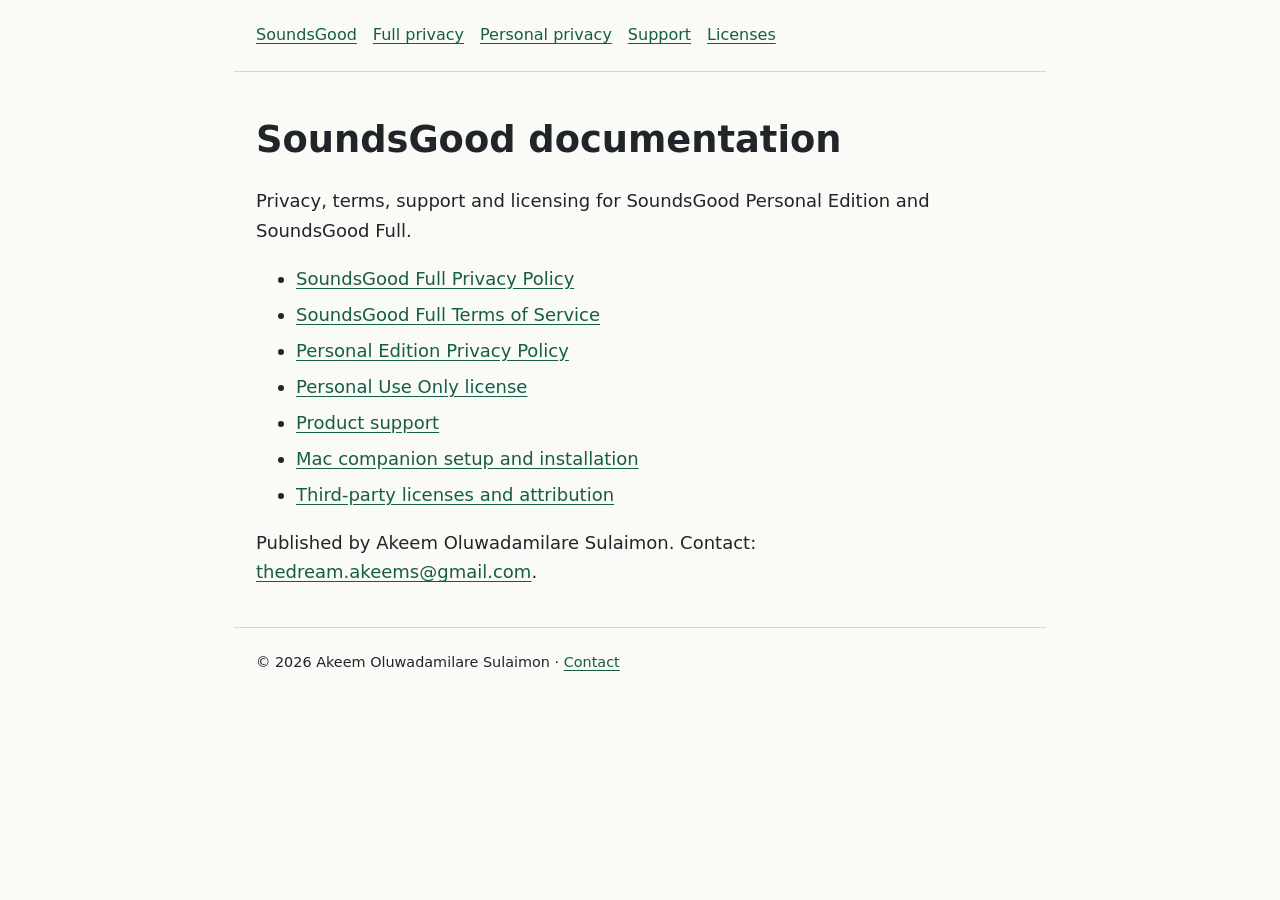
==== docs/index.html @ afcb6bbf "Prepare Personal source license and public documentation" ====
<!doctype html>
<html lang="en"><head><meta charset="utf-8"><meta name="viewport" content="width=device-width, initial-scale=1"><title>SoundsGood documentation</title><link rel="stylesheet" href="style.css"></head><body><header><nav aria-label="Documentation"><a href="index.html">SoundsGood</a><a href="full-privacy.html">Full privacy</a><a href="personal-privacy.html">Personal privacy</a><a href="support.html">Support</a><a href="third-party.html">Licenses</a></nav></header><main><h1>SoundsGood documentation</h1><p>Privacy, terms, support and licensing for SoundsGood Personal Edition and SoundsGood Full.</p>
<ul><li><a href="full-privacy.html">SoundsGood Full Privacy Policy</a></li>
<li><a href="full-terms.html">SoundsGood Full Terms of Service</a></li>
<li><a href="personal-privacy.html">Personal Edition Privacy Policy</a></li>
<li><a href="personal-license.html">Personal Use Only license</a></li>
<li><a href="support.html">Product support</a></li>
<li><a href="mac-companion.html">Mac companion setup and installation</a></li>
<li><a href="third-party.html">Third-party licenses and attribution</a></li></ul>
<p>Published by Akeem Oluwadamilare Sulaimon. Contact:
<a href="mailto:thedream.akeems@gmail.com">thedream.akeems@gmail.com</a>.</p></main><footer>© 2026 Akeem Oluwadamilare Sulaimon · <a href="mailto:thedream.akeems@gmail.com">Contact</a></footer></body></html>
---- docs/style.css ----
body{font:18px/1.65 system-ui,sans-serif;color:#20252a;background:#fafaf7;margin:0}
header,main,footer{max-width:48rem;margin:auto;padding:1.4rem}header{border-bottom:1px solid #d2d7d1}
nav{display:flex;flex-wrap:wrap;gap:.5rem 1rem;font-size:1rem}a{color:#165d46;text-underline-offset:.18em}
h1{font-size:2.3rem;line-height:1.15}h2{font-size:1.4rem;margin-top:2rem}footer{border-top:1px solid #d2d7d1;font-size:.9rem}
pre{white-space:pre-wrap;overflow-wrap:anywhere;font-size:.9rem}li{margin:.4rem 0}a:focus-visible{outline:3px solid #b64f20;outline-offset:3px}
@media(max-width:40rem){body{font-size:17px}h1{font-size:1.9rem}header,main,footer{padding:1rem}}
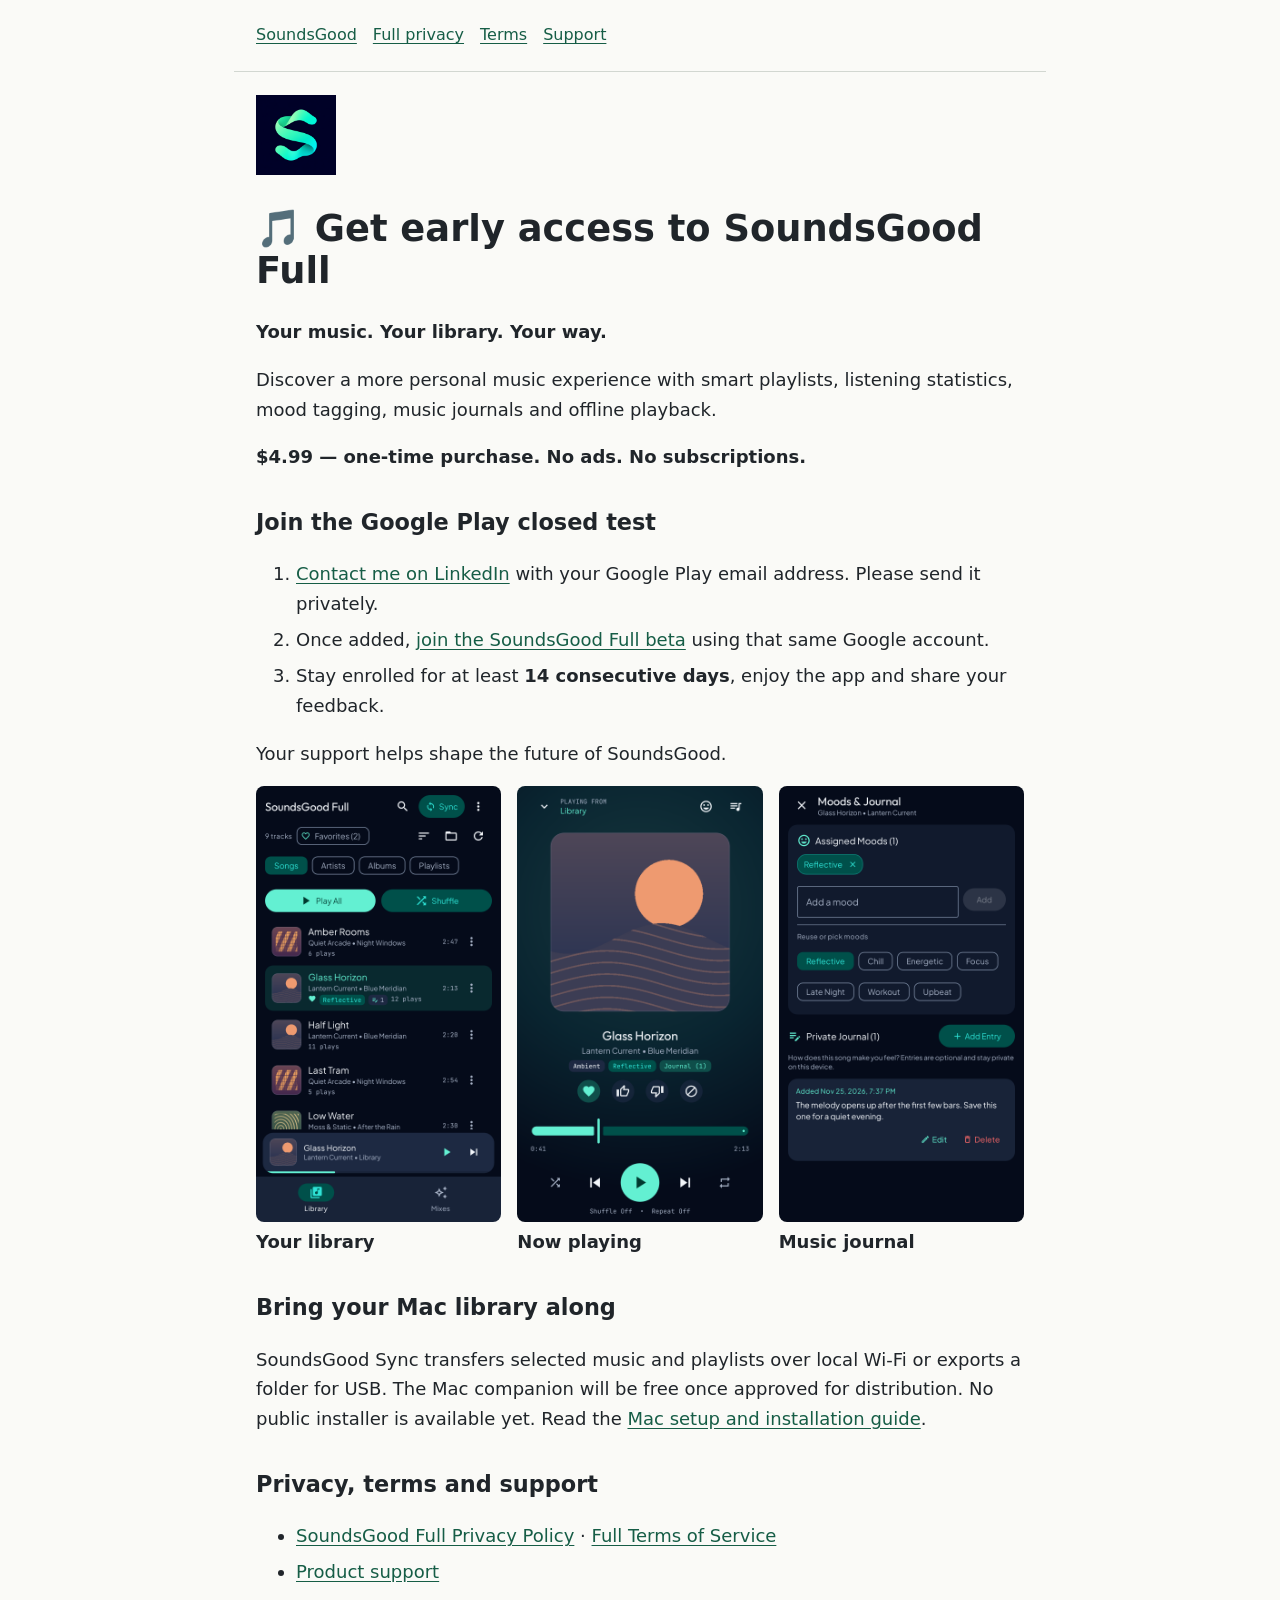
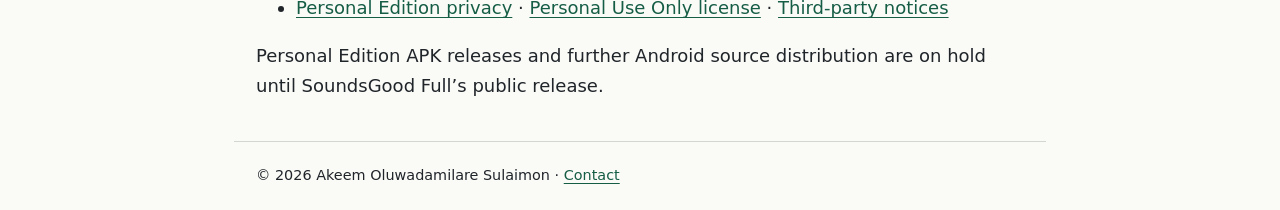
==== commit 229d9dfc: "Prepare Full closed-test recruitment pages without distributing binaries" ====
--- a/docs/index.html
+++ b/docs/index.html
@@ -1,11 +1,26 @@
 <!doctype html>
-<html lang="en"><head><meta charset="utf-8"><meta name="viewport" content="width=device-width, initial-scale=1"><title>SoundsGood documentation</title><link rel="stylesheet" href="style.css"></head><body><header><nav aria-label="Documentation"><a href="index.html">SoundsGood</a><a href="full-privacy.html">Full privacy</a><a href="personal-privacy.html">Personal privacy</a><a href="support.html">Support</a><a href="third-party.html">Licenses</a></nav></header><main><h1>SoundsGood documentation</h1><p>Privacy, terms, support and licensing for SoundsGood Personal Edition and SoundsGood Full.</p>
-<ul><li><a href="full-privacy.html">SoundsGood Full Privacy Policy</a></li>
-<li><a href="full-terms.html">SoundsGood Full Terms of Service</a></li>
-<li><a href="personal-privacy.html">Personal Edition Privacy Policy</a></li>
-<li><a href="personal-license.html">Personal Use Only license</a></li>
+<html lang="en"><head><meta charset="utf-8"><meta name="viewport" content="width=device-width, initial-scale=1"><title>SoundsGood Full · Early access</title><link rel="stylesheet" href="style.css"></head>
+<body><header><nav aria-label="Documentation"><a href="index.html">SoundsGood</a><a href="full-privacy.html">Full privacy</a><a href="full-terms.html">Terms</a><a href="support.html">Support</a></nav></header>
+<main><img src="images/soundsgood.png" width="80" height="80" alt="SoundsGood logo">
+<h1>🎵 Get early access to SoundsGood Full</h1>
+<p><strong>Your music. Your library. Your way.</strong></p>
+<p>Discover a more personal music experience with smart playlists, listening statistics, mood tagging, music journals and offline playback.</p>
+<p><strong>$4.99 — one-time purchase. No ads. No subscriptions.</strong></p>
+<h2>Join the Google Play closed test</h2>
+<ol><li><a href="https://www.linkedin.com/in/akeemsulaimon/">Contact me on LinkedIn</a> with your Google Play email address. Please send it privately.</li>
+<li>Once added, <a href="https://play.google.com/apps/testing/com.sulaimonao.soundsgood.full">join the SoundsGood Full beta</a> using that same Google account.</li>
+<li>Stay enrolled for at least <strong>14 consecutive days</strong>, enjoy the app and share your feedback.</li></ol>
+<p>Your support helps shape the future of SoundsGood.</p>
+<section aria-label="Inside SoundsGood Full" class="gallery">
+<figure><img src="images/01-library.png" width="1080" height="1920" alt="Music library with artwork, favorites and tracks"><figcaption>Your library</figcaption></figure>
+<figure><img src="images/05-player.png" width="1080" height="1920" alt="Now playing with album art and mood controls"><figcaption>Now playing</figcaption></figure>
+<figure><img src="images/06-journal.png" width="1080" height="1920" alt="Listening note for a track tagged Reflective"><figcaption>Music journal</figcaption></figure>
+</section>
+<h2>Bring your Mac library along</h2>
+<p>SoundsGood Sync transfers selected music and playlists over local Wi-Fi or exports a folder for USB. The Mac companion will be free once approved for distribution. No public installer is available yet. Read the <a href="mac-companion.html">Mac setup and installation guide</a>.</p>
+<h2>Privacy, terms and support</h2>
+<ul><li><a href="full-privacy.html">SoundsGood Full Privacy Policy</a> · <a href="full-terms.html">Full Terms of Service</a></li>
 <li><a href="support.html">Product support</a></li>
-<li><a href="mac-companion.html">Mac companion setup and installation</a></li>
-<li><a href="third-party.html">Third-party licenses and attribution</a></li></ul>
-<p>Published by Akeem Oluwadamilare Sulaimon. Contact:
-<a href="mailto:thedream.akeems@gmail.com">thedream.akeems@gmail.com</a>.</p></main><footer>© 2026 Akeem Oluwadamilare Sulaimon · <a href="mailto:thedream.akeems@gmail.com">Contact</a></footer></body></html>
+<li><a href="personal-privacy.html">Personal Edition privacy</a> · <a href="personal-license.html">Personal Use Only license</a> · <a href="third-party.html">Third-party notices</a></li></ul>
+<p>Personal Edition APK releases and further Android source distribution are on hold until SoundsGood Full’s public release.</p>
+</main><footer>© 2026 Akeem Oluwadamilare Sulaimon · <a href="mailto:thedream.akeems@gmail.com">Contact</a></footer></body></html>
--- a/docs/style.css
+++ b/docs/style.css
@@ -4,3 +4,5 @@
 h1{font-size:2.3rem;line-height:1.15}h2{font-size:1.4rem;margin-top:2rem}footer{border-top:1px solid #d2d7d1;font-size:.9rem}
 pre{white-space:pre-wrap;overflow-wrap:anywhere;font-size:.9rem}li{margin:.4rem 0}a:focus-visible{outline:3px solid #b64f20;outline-offset:3px}
 @media(max-width:40rem){body{font-size:17px}h1{font-size:1.9rem}header,main,footer{padding:1rem}}
+.gallery{display:grid;grid-template-columns:repeat(auto-fit,minmax(min(100%,12rem),1fr));gap:1rem}
+.gallery figure{margin:0}.gallery img{display:block;width:100%;height:auto;border-radius:.5rem}.gallery figcaption{margin-top:.3rem;font-weight:600}
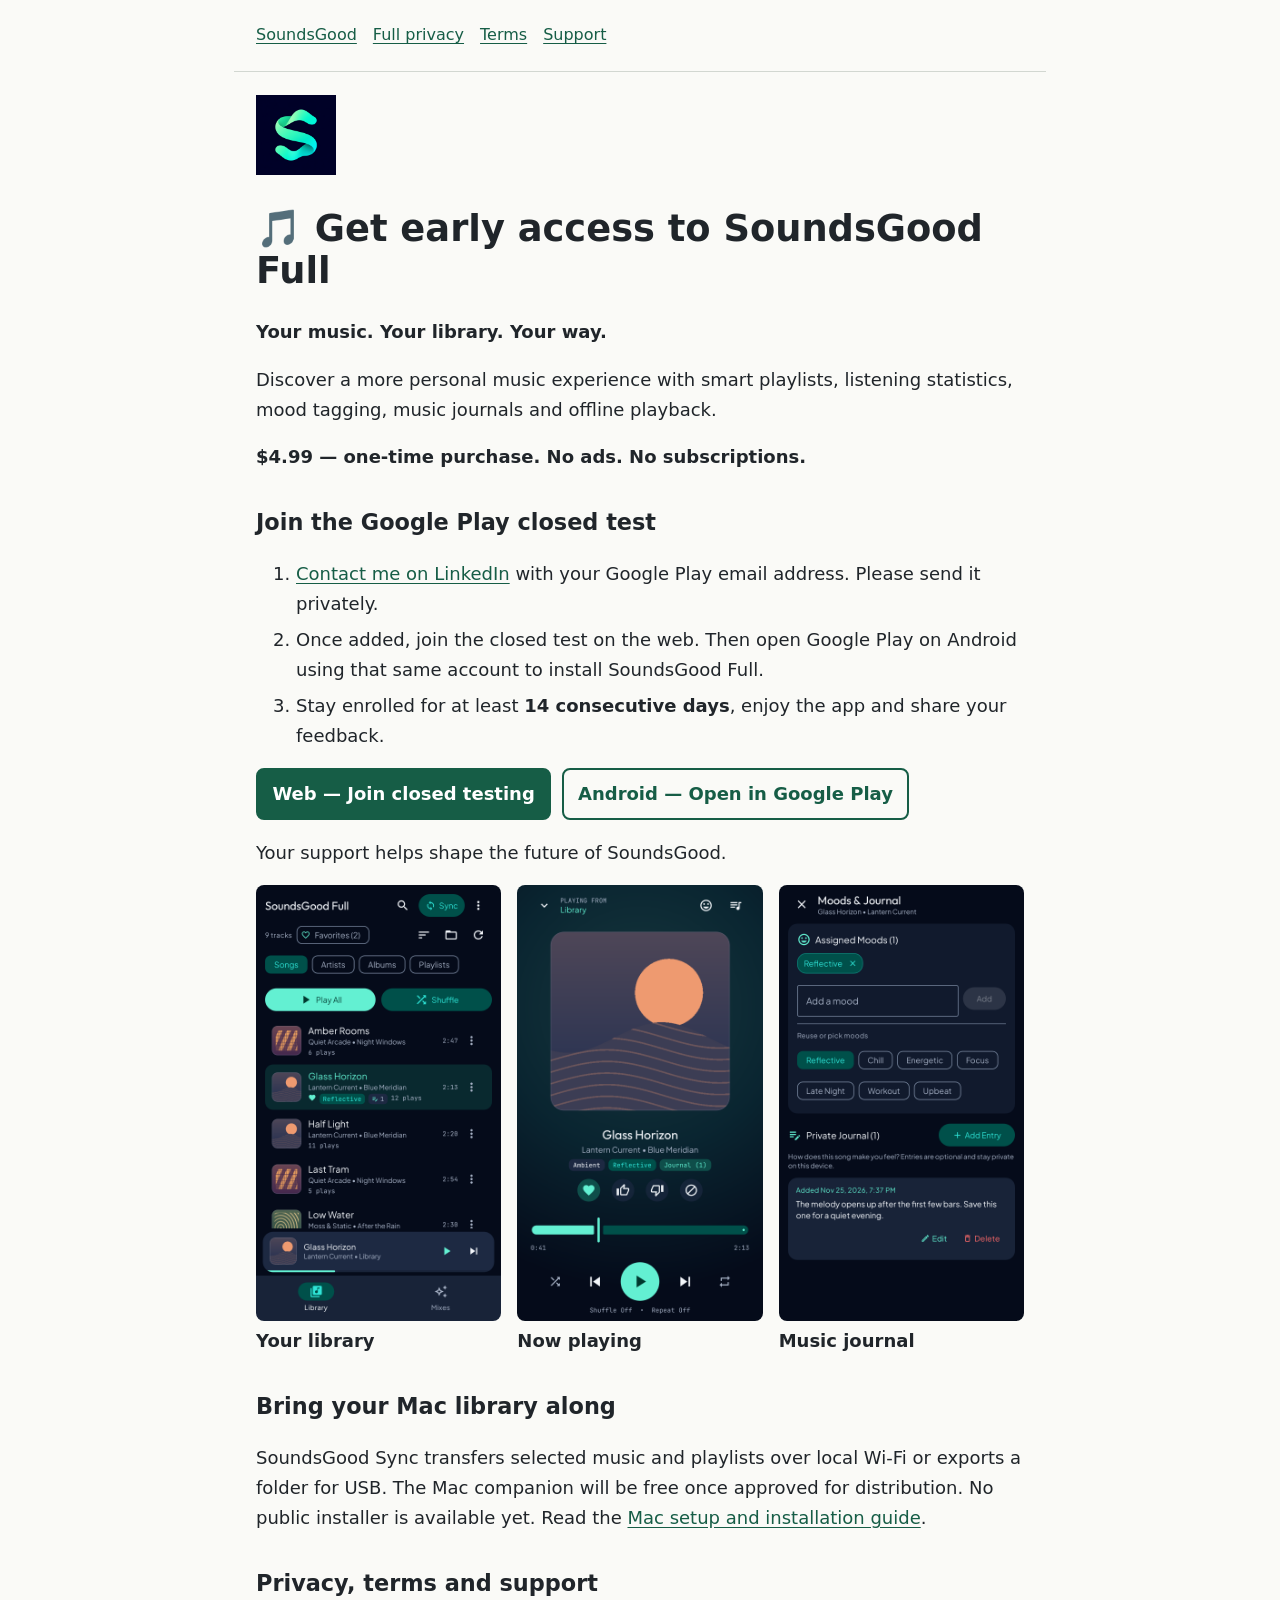
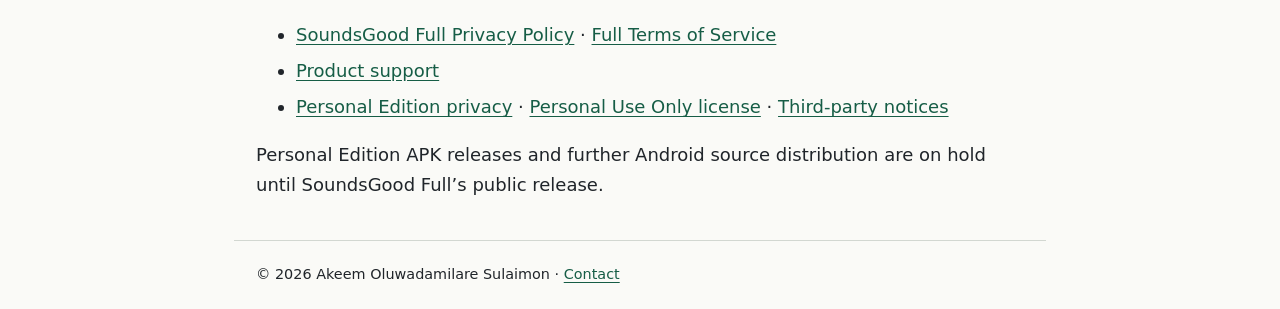
==== commit 669d7b86: "Separate web enrollment and Android installation buttons" ====
--- a/docs/index.html
+++ b/docs/index.html
@@ -8,8 +8,9 @@
 <p><strong>$4.99 — one-time purchase. No ads. No subscriptions.</strong></p>
 <h2>Join the Google Play closed test</h2>
 <ol><li><a href="https://www.linkedin.com/in/akeemsulaimon/">Contact me on LinkedIn</a> with your Google Play email address. Please send it privately.</li>
-<li>Once added, <a href="https://play.google.com/apps/testing/com.sulaimonao.soundsgood.full">join the SoundsGood Full beta</a> using that same Google account.</li>
+<li>Once added, join the closed test on the web. Then open Google Play on Android using that same account to install SoundsGood Full.</li>
 <li>Stay enrolled for at least <strong>14 consecutive days</strong>, enjoy the app and share your feedback.</li></ol>
+<p class="play-actions"><a href="https://play.google.com/apps/testing/com.sulaimonao.soundsgood.full">Web — Join closed testing</a> <a href="https://play.google.com/store/apps/details?id=com.sulaimonao.soundsgood.full">Android — Open in Google Play</a></p>
 <p>Your support helps shape the future of SoundsGood.</p>
 <section aria-label="Inside SoundsGood Full" class="gallery">
 <figure><img src="images/01-library.png" width="1080" height="1920" alt="Music library with artwork, favorites and tracks"><figcaption>Your library</figcaption></figure>
--- a/docs/style.css
+++ b/docs/style.css
@@ -6,3 +6,4 @@
 @media(max-width:40rem){body{font-size:17px}h1{font-size:1.9rem}header,main,footer{padding:1rem}}
 .gallery{display:grid;grid-template-columns:repeat(auto-fit,minmax(min(100%,12rem),1fr));gap:1rem}
 .gallery figure{margin:0}.gallery img{display:block;width:100%;height:auto;border-radius:.5rem}.gallery figcaption{margin-top:.3rem;font-weight:600}
+.play-actions{display:flex;flex-wrap:wrap;gap:.65rem}.play-actions a{padding:.55rem .9rem;border:2px solid #165d46;border-radius:.5rem;text-decoration:none;font-weight:600}.play-actions a:first-child{background:#165d46;color:white}.play-actions a:hover{text-decoration:underline}
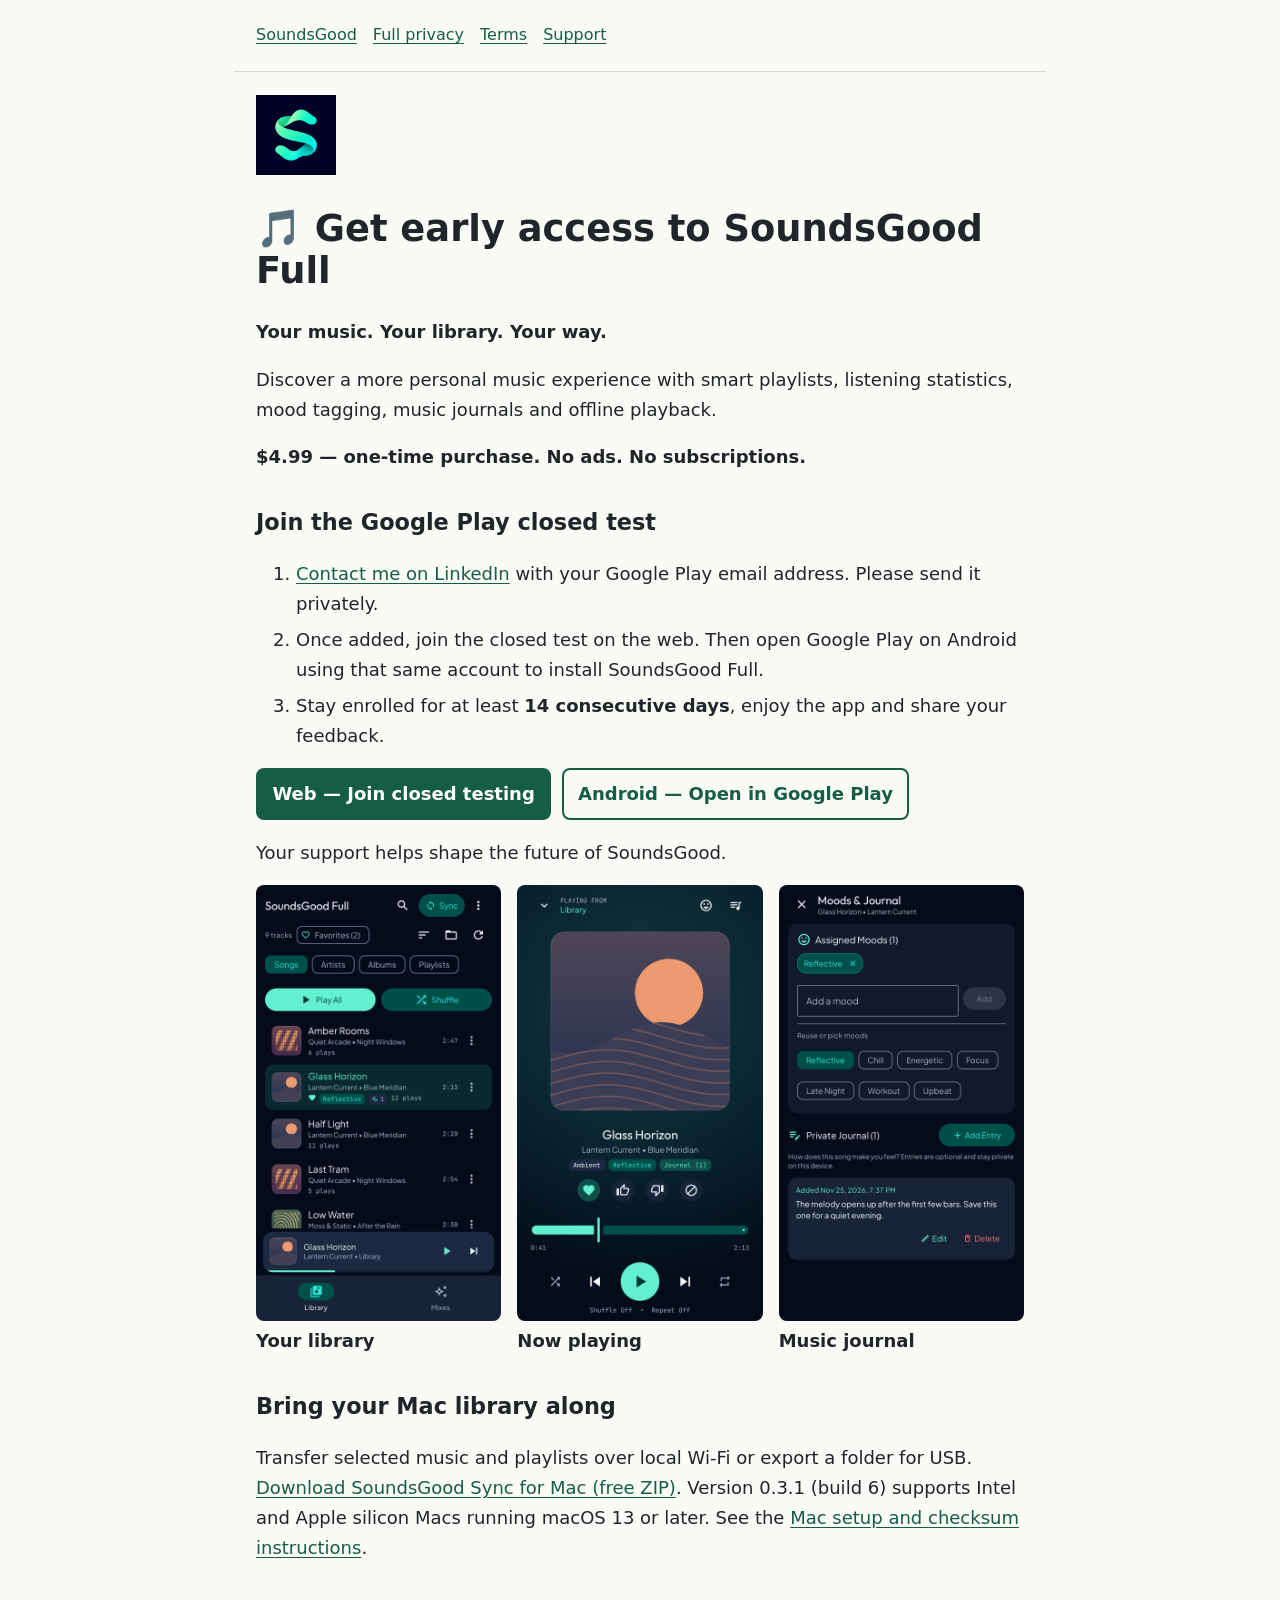
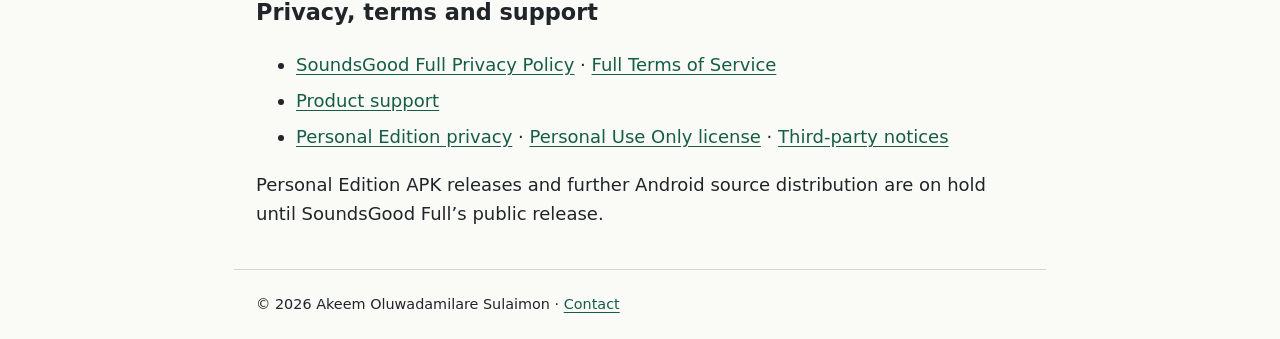
==== commit 51fa9c2f: "Link the verified free macOS companion and ZIP installation guide" ====
--- a/docs/index.html
+++ b/docs/index.html
@@ -18,7 +18,7 @@
 <figure><img src="images/06-journal.png" width="1080" height="1920" alt="Listening note for a track tagged Reflective"><figcaption>Music journal</figcaption></figure>
 </section>
 <h2>Bring your Mac library along</h2>
-<p>SoundsGood Sync transfers selected music and playlists over local Wi-Fi or exports a folder for USB. The Mac companion will be free once approved for distribution. No public installer is available yet. Read the <a href="mac-companion.html">Mac setup and installation guide</a>.</p>
+<p>Transfer selected music and playlists over local Wi-Fi or export a folder for USB. <a href="https://github.com/sulaimonao/SoundsGood/releases/download/mac-sync-v0.3.1/SoundsGoodSync-0.3.1-build6-macOS-universal.zip">Download SoundsGood Sync for Mac (free ZIP)</a>. Version 0.3.1 (build 6) supports Intel and Apple silicon Macs running macOS 13 or later. See the <a href="mac-companion.html">Mac setup and checksum instructions</a>.</p>
 <h2>Privacy, terms and support</h2>
 <ul><li><a href="full-privacy.html">SoundsGood Full Privacy Policy</a> · <a href="full-terms.html">Full Terms of Service</a></li>
 <li><a href="support.html">Product support</a></li>
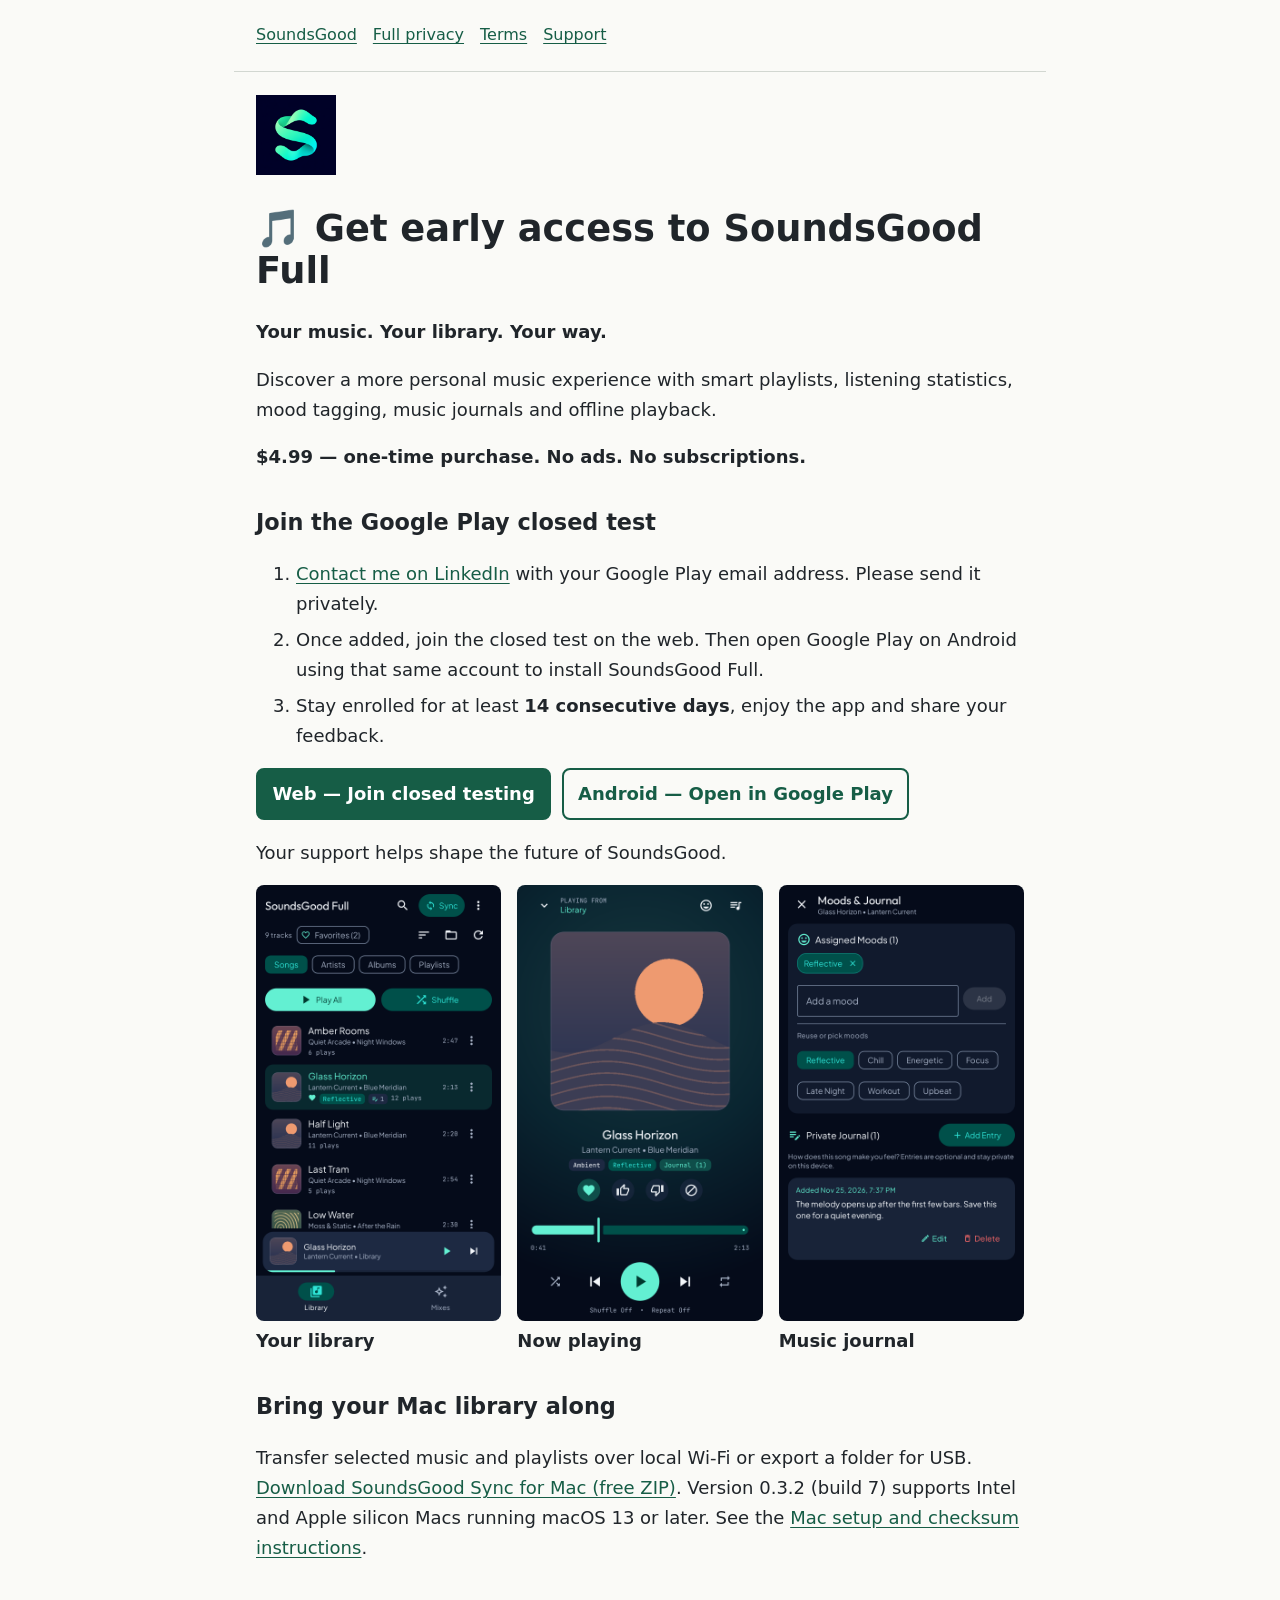
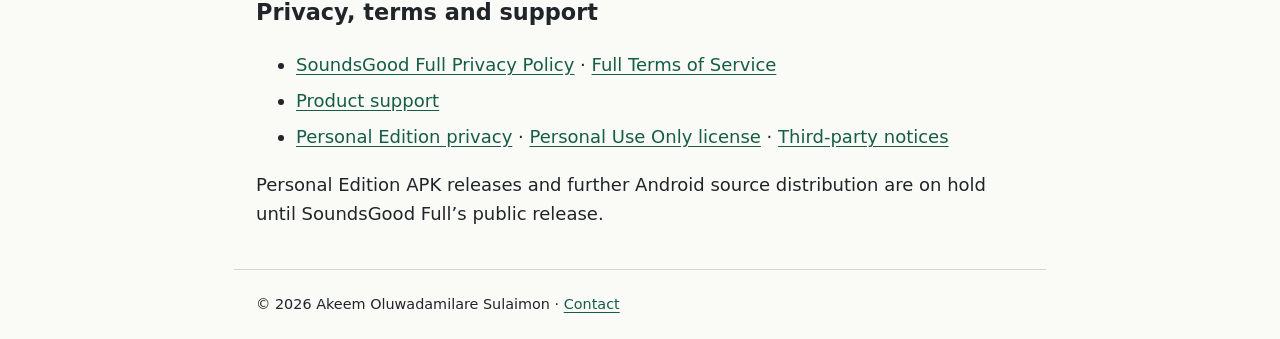
==== commit 5c2a2de2: "Announce the verified SoundsGood Sync 0.3.2 update and Mac download" ====
--- a/docs/index.html
+++ b/docs/index.html
@@ -18,7 +18,7 @@
 <figure><img src="images/06-journal.png" width="1080" height="1920" alt="Listening note for a track tagged Reflective"><figcaption>Music journal</figcaption></figure>
 </section>
 <h2>Bring your Mac library along</h2>
-<p>Transfer selected music and playlists over local Wi-Fi or export a folder for USB. <a href="https://github.com/sulaimonao/SoundsGood/releases/download/mac-sync-v0.3.1/SoundsGoodSync-0.3.1-build6-macOS-universal.zip">Download SoundsGood Sync for Mac (free ZIP)</a>. Version 0.3.1 (build 6) supports Intel and Apple silicon Macs running macOS 13 or later. See the <a href="mac-companion.html">Mac setup and checksum instructions</a>.</p>
+<p>Transfer selected music and playlists over local Wi-Fi or export a folder for USB. <a href="https://github.com/sulaimonao/SoundsGood/releases/download/mac-sync-v0.3.2/SoundsGoodSync-0.3.2-build7-macOS-universal.zip">Download SoundsGood Sync for Mac (free ZIP)</a>. Version 0.3.2 (build 7) supports Intel and Apple silicon Macs running macOS 13 or later. See the <a href="mac-companion.html">Mac setup and checksum instructions</a>.</p>
 <h2>Privacy, terms and support</h2>
 <ul><li><a href="full-privacy.html">SoundsGood Full Privacy Policy</a> · <a href="full-terms.html">Full Terms of Service</a></li>
 <li><a href="support.html">Product support</a></li>
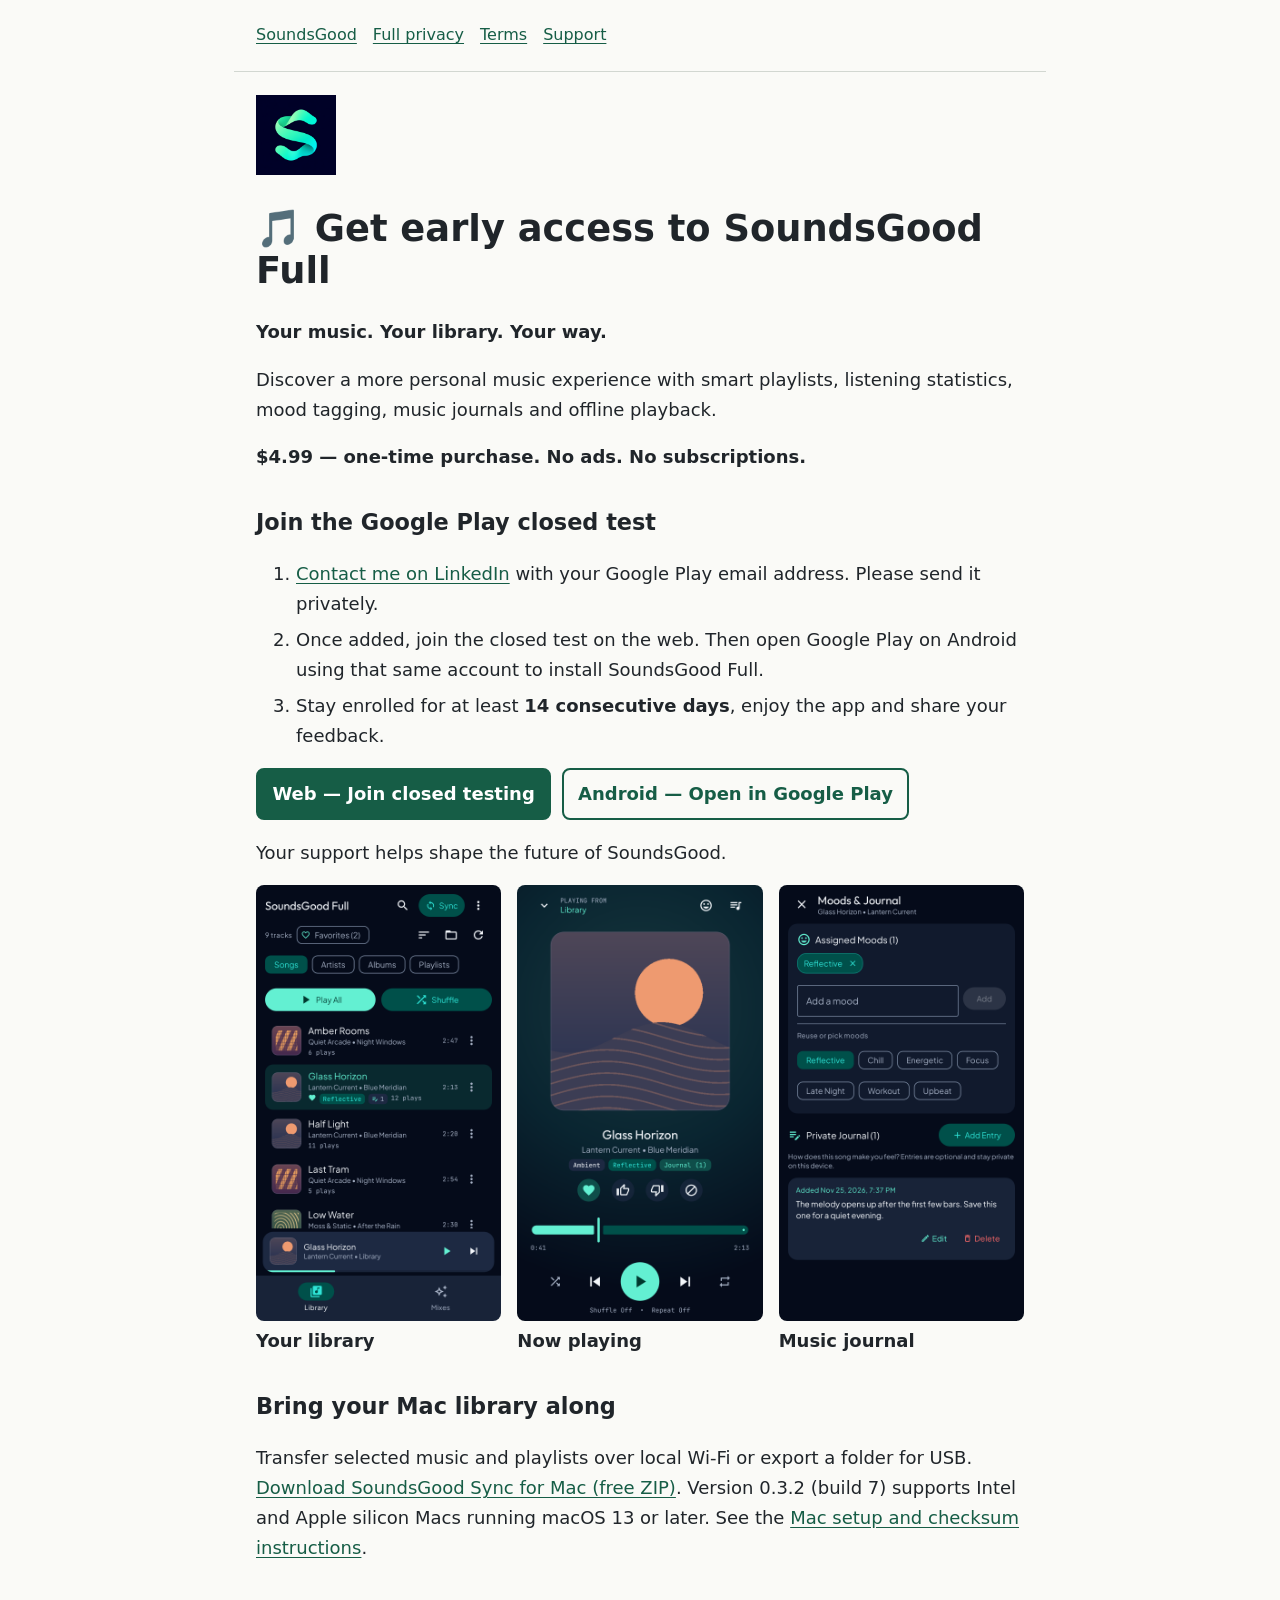
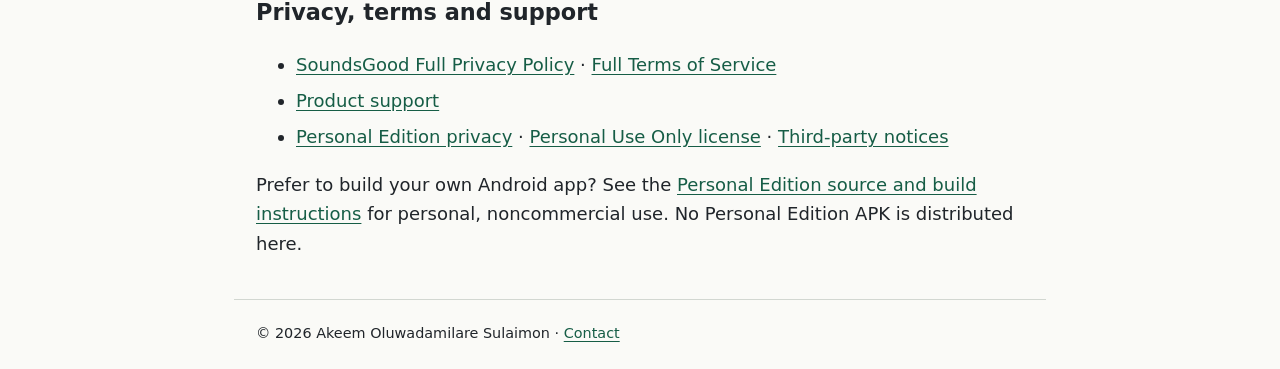
==== commit 98c4dc8b: "Make Personal Edition independently buildable for personal use" ====
--- a/docs/index.html
+++ b/docs/index.html
@@ -23,5 +23,5 @@
 <ul><li><a href="full-privacy.html">SoundsGood Full Privacy Policy</a> · <a href="full-terms.html">Full Terms of Service</a></li>
 <li><a href="support.html">Product support</a></li>
 <li><a href="personal-privacy.html">Personal Edition privacy</a> · <a href="personal-license.html">Personal Use Only license</a> · <a href="third-party.html">Third-party notices</a></li></ul>
-<p>Personal Edition APK releases and further Android source distribution are on hold until SoundsGood Full’s public release.</p>
+<p>Prefer to build your own Android app? See the <a href="https://github.com/sulaimonao/SoundsGood#build-and-run-personal-edition">Personal Edition source and build instructions</a> for personal, noncommercial use. No Personal Edition APK is distributed here.</p>
 </main><footer>© 2026 Akeem Oluwadamilare Sulaimon · <a href="mailto:thedream.akeems@gmail.com">Contact</a></footer></body></html>
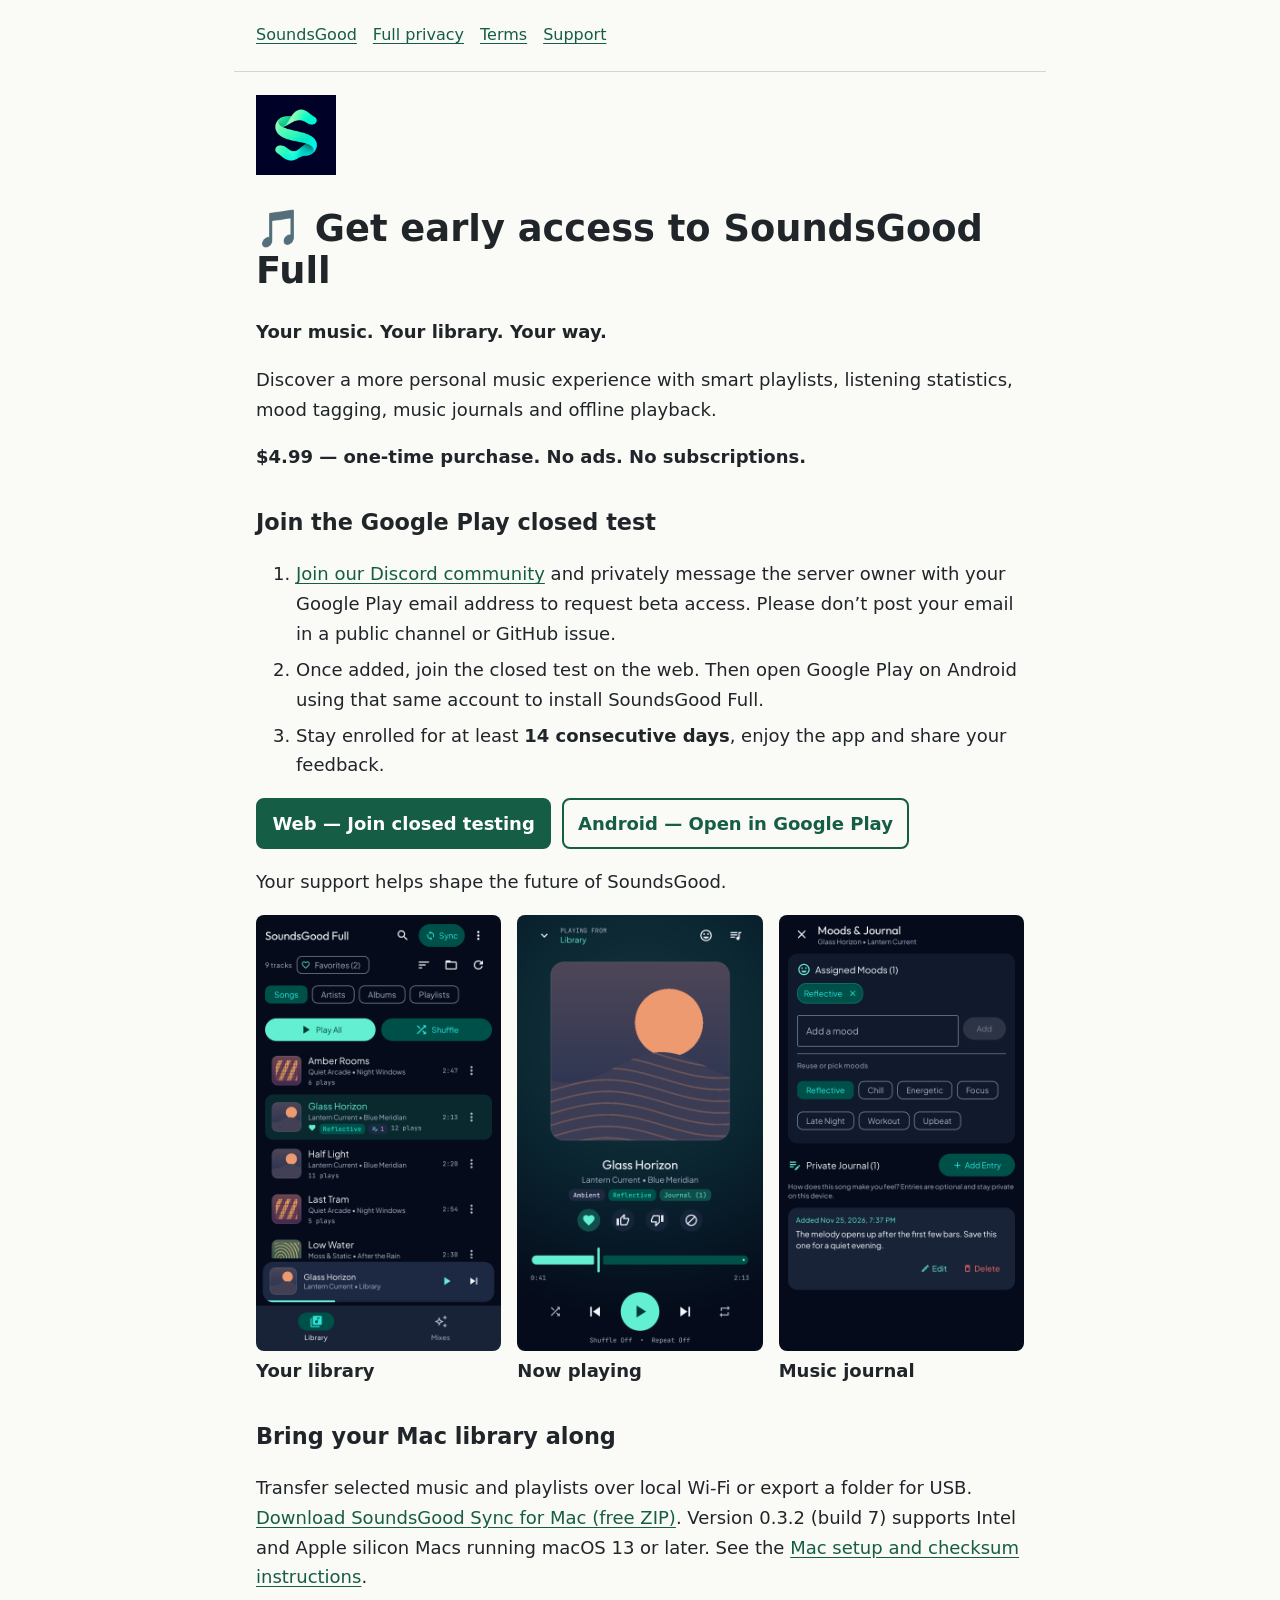
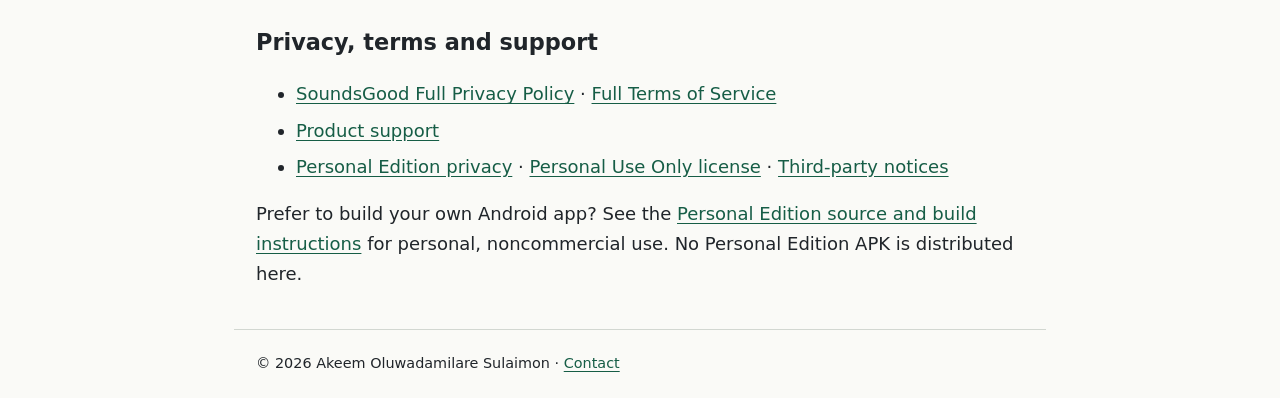
==== commit e9e9f48e: "Use Discord for SoundsGood beta sign-ups (docs/index.html)" ====
--- a/docs/index.html
+++ b/docs/index.html
@@ -7,7 +7,7 @@
 <p>Discover a more personal music experience with smart playlists, listening statistics, mood tagging, music journals and offline playback.</p>
 <p><strong>$4.99 — one-time purchase. No ads. No subscriptions.</strong></p>
 <h2>Join the Google Play closed test</h2>
-<ol><li><a href="https://www.linkedin.com/in/akeemsulaimon/">Contact me on LinkedIn</a> with your Google Play email address. Please send it privately.</li>
+<ol><li><a href="https://discord.gg/7jYxyyqHm">Join our Discord community</a> and privately message the server owner with your Google Play email address to request beta access. Please don’t post your email in a public channel or GitHub issue.</li>
 <li>Once added, join the closed test on the web. Then open Google Play on Android using that same account to install SoundsGood Full.</li>
 <li>Stay enrolled for at least <strong>14 consecutive days</strong>, enjoy the app and share your feedback.</li></ol>
 <p class="play-actions"><a href="https://play.google.com/apps/testing/com.sulaimonao.soundsgood.full">Web — Join closed testing</a> <a href="https://play.google.com/store/apps/details?id=com.sulaimonao.soundsgood.full">Android — Open in Google Play</a></p>
